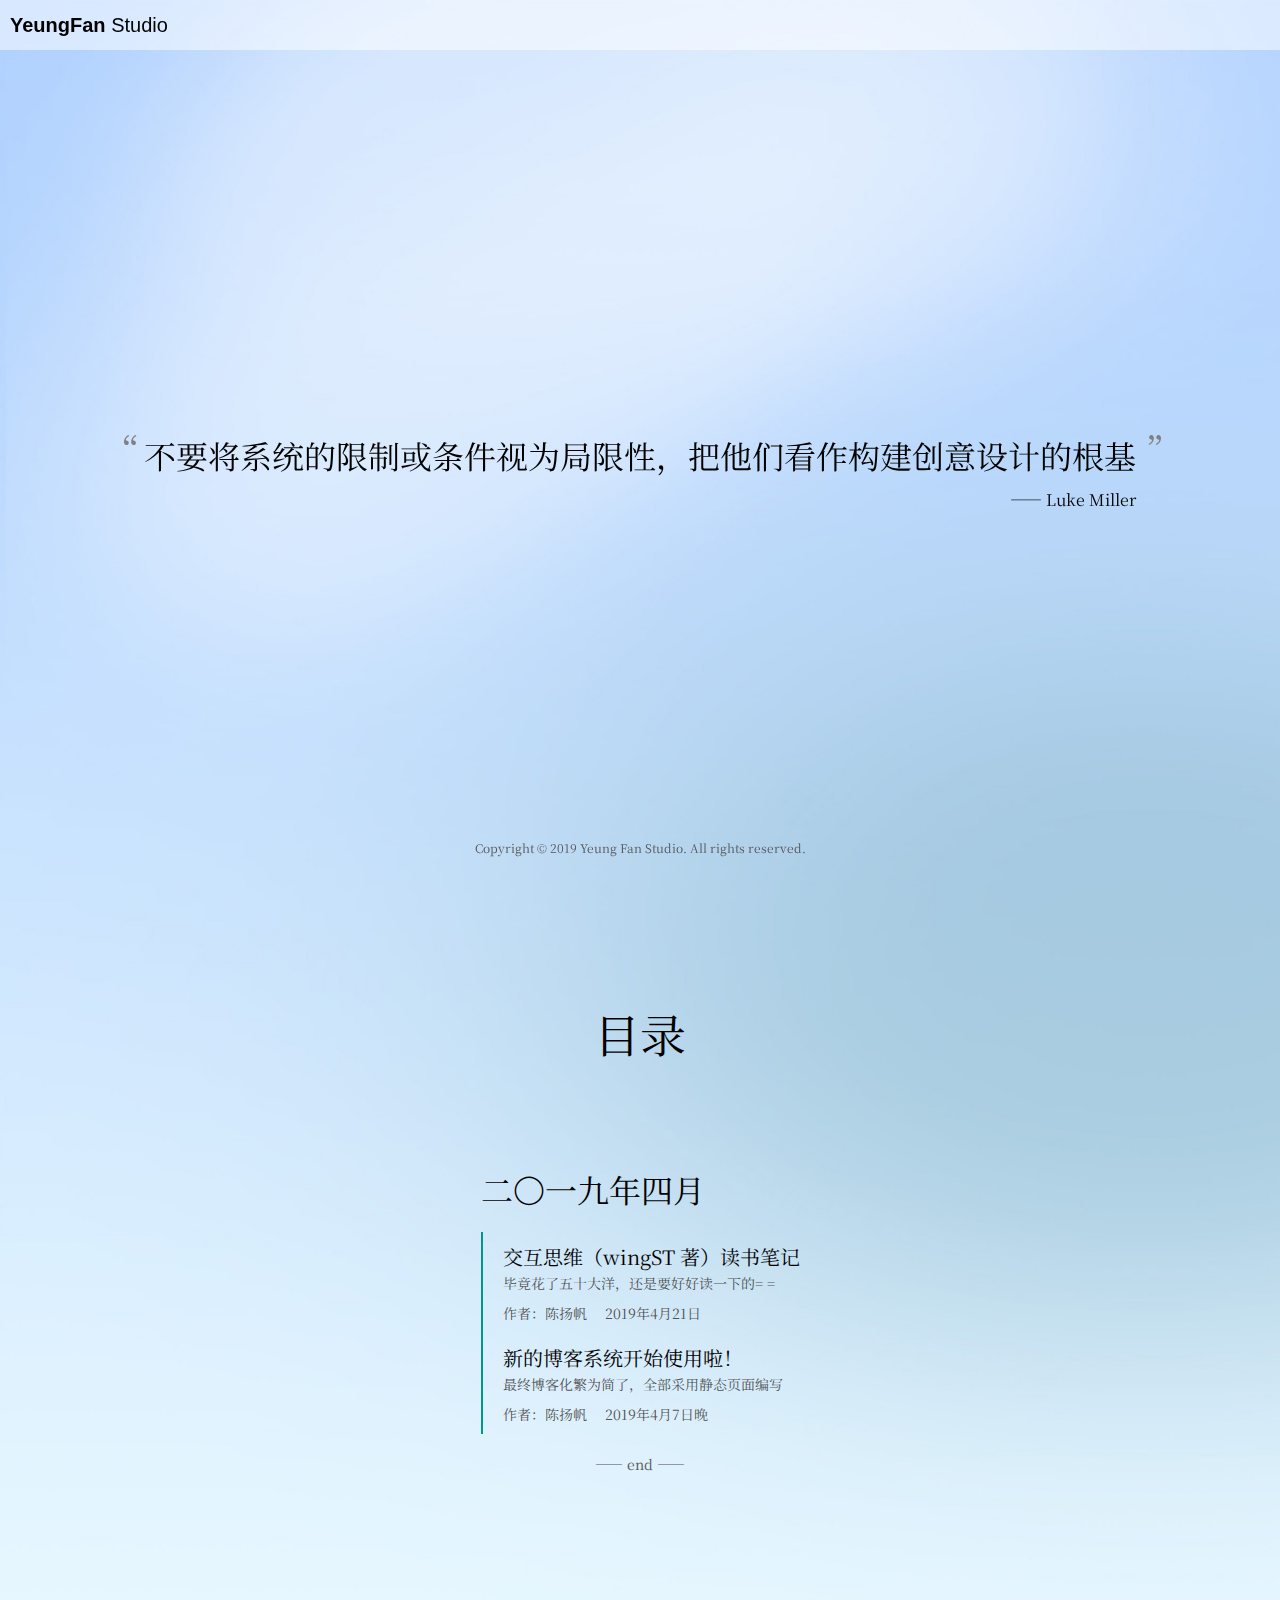
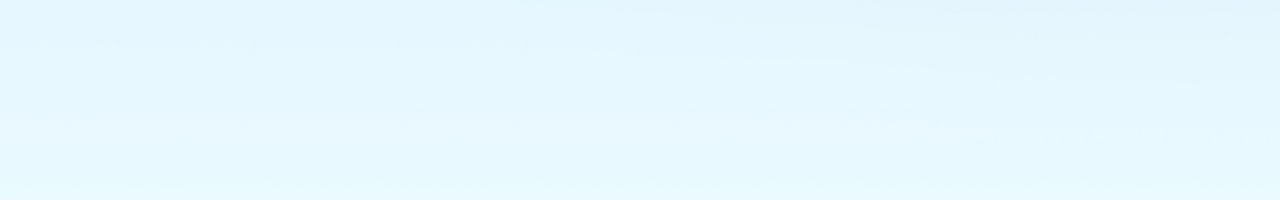
==== target/index.html @ ffa33e02 "修改了一下主页的样式，预留这周的博文位置" ====
<html lang="zh-cn">
<head>
  <meta charset="UTF-8">
  <meta name="viewport"
        content="width=device-width, user-scalable=no, initial-scale=1.0, maximum-scale=1.0, minimum-scale=1.0">
  <meta http-equiv="X-UA-Compatible" content="ie=edge">
  <title>主页 · Yeung Fan Studio · 博客</title>
</head>
<link rel="icon" href="y.png" type="image/x-icon"/>
<link rel="stylesheet" href="shared/general-style.css">
<link rel="stylesheet" href="index.css">
<link href="https://fonts.googleapis.com/css?family=Noto+Serif+SC:400&amp;subset=chinese-simplified" rel="stylesheet">

<body>
  <header>
    <span>YeungFan&nbsp;</span>Studio
  </header>
  <div class="header-spacer"></div>

  <div class="slogan-box">
    <div>
      <div class="slogan">不要将系统的限制或条件视为局限性，把他们看作构建创意设计的根基</div>
      <div class="slogan-source"> —— Luke Miller</div>
    </div>

    <p class ="copyright"> Copyright &copy; 2019 Yeung Fan Studio. All rights reserved. </p>
  </div>

  <div class="box">
    <div>
      <div class="directory-title">
        <div>目录</div>
      </div>

      <div class="dirs">
        <!--每月从这里复制-->
        <div class="dir-of-month">
          <div class="title">二〇一九年四月</div>
          <!--每篇从这里复制-->
          <div class="dir-item" onclick="window.open('./blog/JHSW/index.html','_self')">
            <!-- for SEO -->
            <a href="./blog/JHSW/index.html" style="visibility: hidden"></a>

            <div class="dir-item-title">
              交互思维（wingST 著）读书笔记
            </div>
            <div class="dir-item-description">
              毕竟花了五十大洋，还是要好好读一下的= =
            </div>
            <div class="dir-item-info">
              作者：陈扬帆
              <span></span>
              2019年4月21日
            </div>
          </div>

          <div class="dir-item" onclick="window.open('./blog/blog-start/index.html','_self')">
            <!-- for SEO -->
            <a href="./blog/blog-start/index.html" style="visibility: hidden"></a>

            <div class="dir-item-title">
              新的博客系统开始使用啦！
            </div>
            <div class="dir-item-description">
              最终博客化繁为简了，全部采用静态页面编写
            </div>
            <div class="dir-item-info">
              作者：陈扬帆
              <span></span>
              2019年4月7日晚
            </div>
          </div>
        </div>
      </div>

      <div class="end"> —— end ——</div>
    </div>
  </div>

  <!--<script type="text/javascript" src="./shared/animation.js"></script>-->
</body>
</html>
---- target/shared/general-style.css ----
body {
  margin: 0;
  font-family: sans-serif; }

header {
  width: 100%;
  background-color: #ffffff80;
  padding-left: 10px;
  display: flex;
  height: 50px;
  font-size: 20px;
  align-items: center;
  justify-content: left;
  position: fixed; }
  header span {
    font-weight: bold; }

.header-spacer {
  height: 50px; }

/*# sourceMappingURL=general-style.css.map */
---- target/index.css ----
@charset "UTF-8";
body {
  background: url("./assets/background.jpg");
  background-size: cover; }

.directory-title {
  margin: 100px auto;
  text-align: center;
  display: flex;
  align-items: center;
  justify-content: center; }
  .directory-title div {
    font-size: 46px;
    font-family: "Noto Serif SC", serif; }

.box {
  display: flex;
  min-height: 100vh;
  align-items: start;
  justify-content: center; }

.dir-of-month {
  max-width: 600px;
  margin: 0 auto;
  padding: 0 30px;
  font-family: "Noto Serif SC", serif; }
  .dir-of-month .title {
    font-size: 32px;
    margin-bottom: 20px; }
  .dir-of-month .dir-item {
    padding: 10px 0 10px 20px;
    border-left: 2px #009688 solid;
    transition: background-color .5s ease-out; }
    .dir-of-month .dir-item:hover {
      background-color: #aaaaaa22; }
    .dir-of-month .dir-item .dir-item-title {
      font-size: 20px; }
    .dir-of-month .dir-item .dir-item-description {
      padding-top: 2px;
      font-size: 14px;
      color: #444444ee; }
    .dir-of-month .dir-item .dir-item-info {
      font-size: 14px;
      color: #444444ee;
      padding-top: 10px; }
      .dir-of-month .dir-item .dir-item-info span {
        display: inline-block;
        width: 10px; }

.end {
  font-family: "Noto Serif SC", serif;
  font-size: 14px;
  color: #555;
  text-align: center;
  margin: 20px 0; }

.slogan-box {
  position: relative;
  line-height: 40px;
  min-height: calc(100vh - 50px);
  font-family: "Noto Serif SC", serif;
  font-size: 24px;
  display: flex;
  justify-content: center;
  align-items: center;
  padding: 0 50px;
  text-align: justify; }

.slogan-source {
  font-size: 14px;
  text-align: right; }

.slogan {
  font-size: 24px; }
  .slogan:before {
    color: gray;
    font-size: 35px;
    content: '“';
    position: absolute;
    transform: translate(-40px, -5px); }
  .slogan:after {
    color: gray;
    font-size: 35px;
    position: absolute;
    content: '”';
    transform: translate(10px, -5px); }

@media (min-width: 500px) {
  .slogan {
    line-height: 50px;
    font-size: 32px; }

  .slogan-source {
    font-size: 16px; } }
.copyright {
  color: #555;
  font-size: 12px;
  position: absolute;
  bottom: 20px; }

/*# sourceMappingURL=index.css.map */
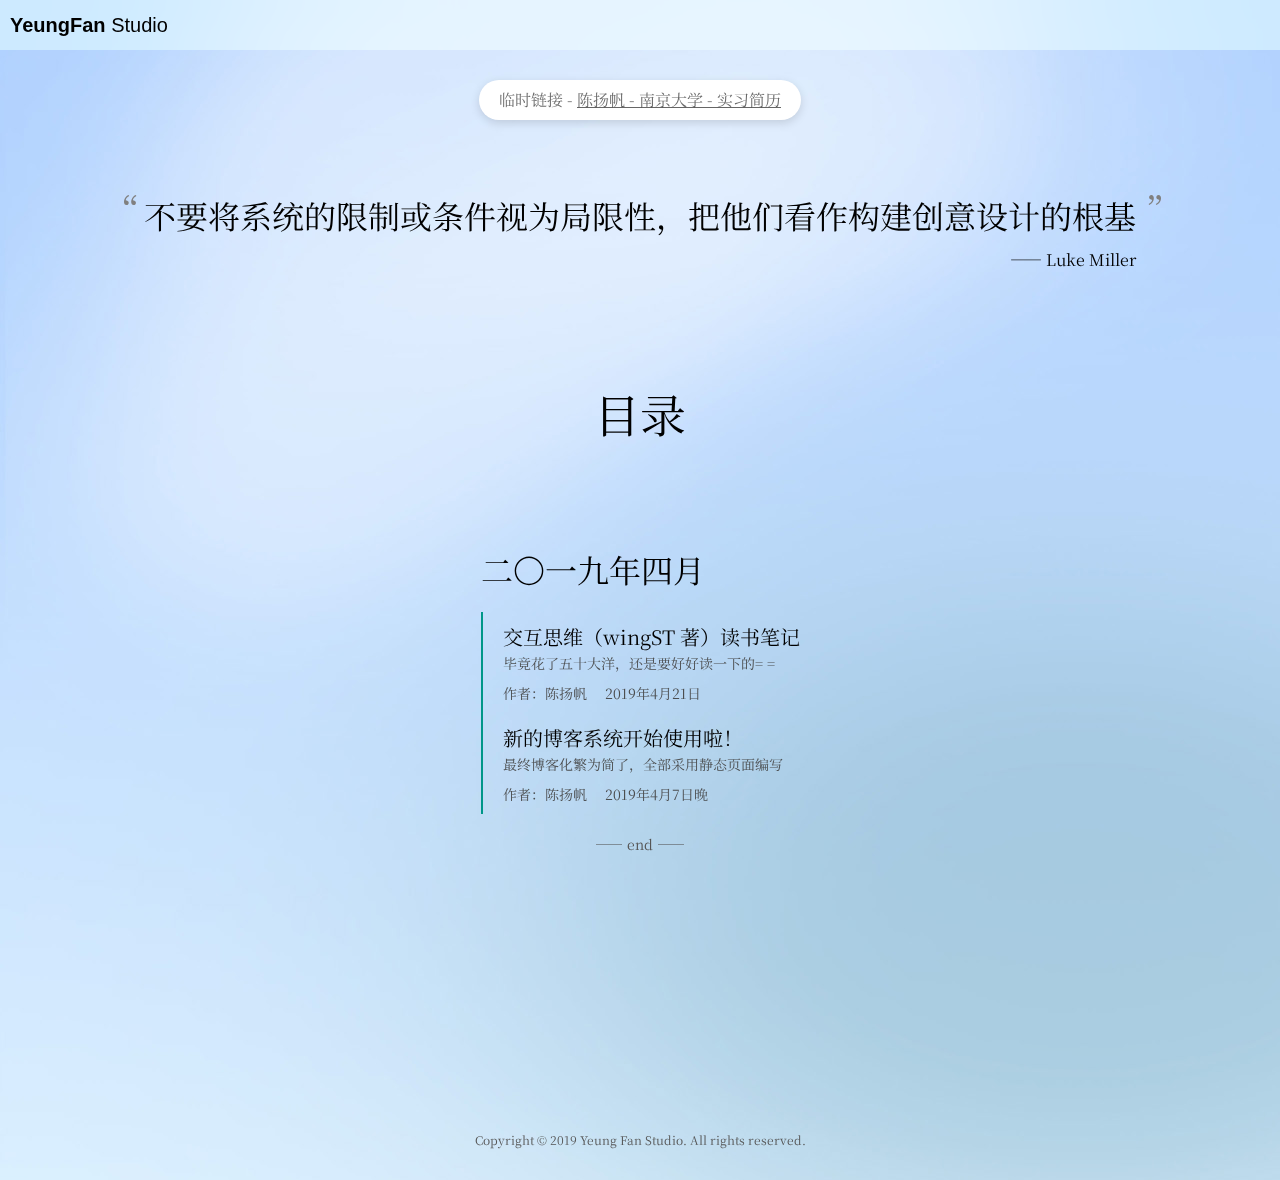
==== commit 8a9099e0: "添加简历" ====
--- a/target/index.html
+++ b/target/index.html
@@ -21,9 +21,8 @@
     <div>
       <div class="slogan">不要将系统的限制或条件视为局限性，把他们看作构建创意设计的根基</div>
       <div class="slogan-source"> —— Luke Miller</div>
+      <div class="resume-link"><span>临时链接 - <a href="./resume/index.html">陈扬帆 - 南京大学 - 实习简历</a></span></div>
     </div>
-
-    <p class ="copyright"> Copyright &copy; 2019 Yeung Fan Studio. All rights reserved. </p>
   </div>
 
   <div class="box">
@@ -77,6 +76,8 @@
     </div>
   </div>
 
+  <p class ="copyright"> Copyright &copy; 2019 Yeung Fan Studio. All rights reserved. </p>
+
   <!--<script type="text/javascript" src="./shared/animation.js"></script>-->
 </body>
 </html>
--- a/target/shared/general-style.css
+++ b/target/shared/general-style.css
@@ -3,8 +3,12 @@
   font-family: sans-serif; }
 
 header {
+  cursor: pointer;
   width: 100%;
-  background-color: #ffffff80;
+  background-color: rgba(255, 255, 255, 0.5);
+  z-index: 100;
+  -webkit-backdrop-filter: saturate(180%) blur(20px);
+  backdrop-filter: saturate(180%) blur(20px);
   padding-left: 10px;
   display: flex;
   height: 50px;
--- a/target/index.css
+++ b/target/index.css
@@ -1,7 +1,8 @@
 @charset "UTF-8";
 body {
   background: url("./assets/background.jpg");
-  background-size: cover; }
+  background-size: cover;
+  position: relative; }
 
 .directory-title {
   margin: 100px auto;
@@ -55,14 +56,14 @@
   margin: 20px 0; }
 
 .slogan-box {
-  position: relative;
   line-height: 40px;
-  min-height: calc(100vh - 50px);
+  margin-top: 100px;
+  min-height: calc(20vh - 50px);
   font-family: "Noto Serif SC", serif;
   font-size: 24px;
   display: flex;
   justify-content: center;
-  align-items: center;
+  align-items: flex-end;
   padding: 0 50px;
   text-align: justify; }
 
@@ -93,9 +94,29 @@
   .slogan-source {
     font-size: 16px; } }
 .copyright {
+  width: 100%;
+  font-family: "Noto Serif SC", serif;
   color: #555;
   font-size: 12px;
   position: absolute;
-  bottom: 20px; }
+  bottom: 20px;
+  text-align: center; }
+
+.resume-link {
+  font-size: 16px;
+  color: #00000099;
+  position: absolute;
+  top: 80px;
+  left: 0;
+  width: 100vw;
+  text-align: center; }
+  .resume-link a {
+    color: #00000099; }
+  .resume-link span {
+    display: inline-block;
+    padding: 0 20px;
+    border-radius: 20px;
+    background-color: white;
+    box-shadow: 0 3px 10px #00000022; }
 
 /*# sourceMappingURL=index.css.map */
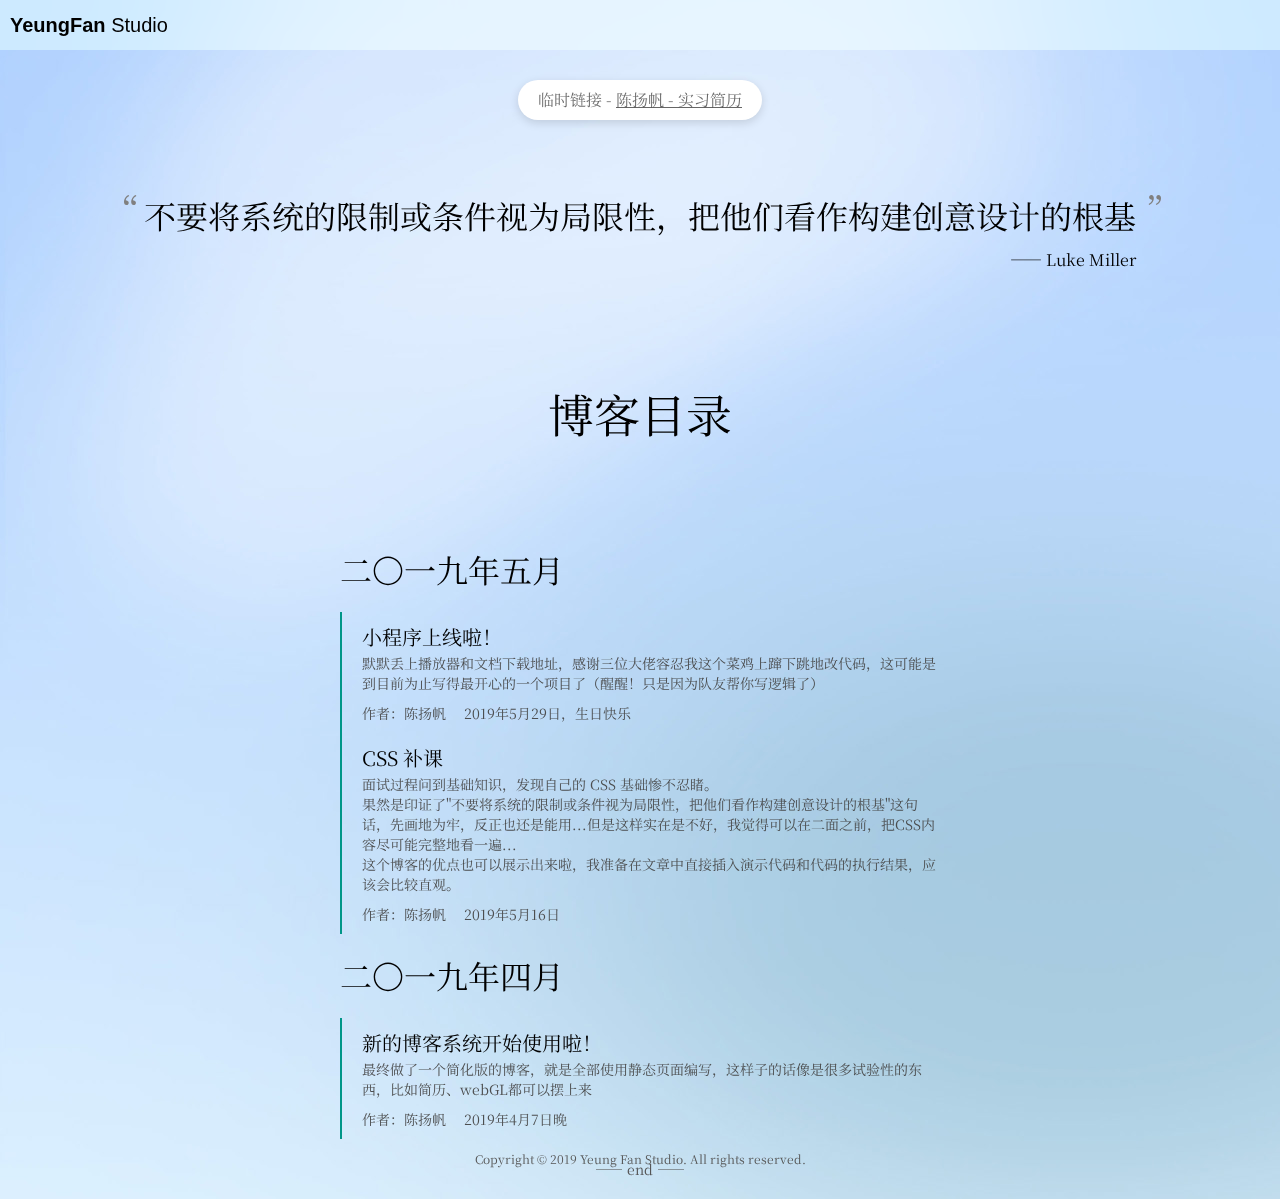
==== commit 821ff8d9: "填坑 + 上传小程序介绍" ====
--- a/target/index.html
+++ b/target/index.html
@@ -21,37 +21,79 @@
     <div>
       <div class="slogan">不要将系统的限制或条件视为局限性，把他们看作构建创意设计的根基</div>
       <div class="slogan-source"> —— Luke Miller</div>
-      <div class="resume-link"><span>临时链接 - <a href="./resume/index.html">陈扬帆 - 南京大学 - 实习简历</a></span></div>
+      <div class="resume-link"><span>临时链接 - <a href="./resume/index.html">陈扬帆 - 实习简历</a></span></div>
     </div>
   </div>
 
   <div class="box">
     <div>
       <div class="directory-title">
-        <div>目录</div>
+        <div>博客目录</div>
       </div>
 
       <div class="dirs">
         <!--每月从这里复制-->
         <div class="dir-of-month">
-          <div class="title">二〇一九年四月</div>
+          <div class="title">二〇一九年五月</div>
           <!--每篇从这里复制-->
-          <div class="dir-item" onclick="window.open('./blog/JHSW/index.html','_self')">
+          <div class="dir-item" onclick="window.open('./blog/21/index.html','_self')">
             <!-- for SEO -->
-            <a href="./blog/JHSW/index.html" style="visibility: hidden"></a>
+            <a href="./blog/21/index.html" style="visibility: hidden"></a>
 
             <div class="dir-item-title">
-              交互思维（wingST 著）读书笔记
+              小程序上线啦！
             </div>
             <div class="dir-item-description">
-              毕竟花了五十大洋，还是要好好读一下的= =
+              默默丢上播放器和文档下载地址，感谢三位大佬容忍我这个菜鸡上蹿下跳地改代码，这可能是到目前为止写得最开心的一个项目了（醒醒！只是因为队友帮你写逻辑了）
             </div>
             <div class="dir-item-info">
               作者：陈扬帆
               <span></span>
-              2019年4月21日
+              2019年5月29日，生日快乐
             </div>
           </div>
+
+          <!--每篇从这里复制-->
+          <div class="dir-item" onclick="window.open('./blog/CSSReading/index.html','_self')">
+            <!-- for SEO -->
+            <a href="./blog/CSSReading/index.html" style="visibility: hidden"></a>
+
+            <div class="dir-item-title">
+              CSS 补课
+            </div>
+            <div class="dir-item-description">
+              面试过程问到基础知识，发现自己的 CSS 基础惨不忍睹。 <br>
+              果然是印证了"不要将系统的限制或条件视为局限性，把他们看作构建创意设计的根基"这句话，先画地为牢，反正也还是能用...但是这样实在是不好，我觉得可以在二面之前，把CSS内容尽可能完整地看一遍... <br>
+              这个博客的优点也可以展示出来啦，我准备在文章中直接插入演示代码和代码的执行结果，应该会比较直观。
+            </div>
+            <div class="dir-item-info">
+              作者：陈扬帆
+              <span></span>
+              2019年5月16日
+            </div>
+          </div>
+        </div>
+
+        <br>
+
+        <div class="dir-of-month">
+          <div class="title">二〇一九年四月</div>
+          <!--<div class="dir-item" onclick="window.open('./blog/JHSW/index.html','_self')">-->
+            <!--&lt;!&ndash; for SEO &ndash;&gt;-->
+            <!--<a href="./blog/JHSW/index.html" style="visibility: hidden"></a>-->
+
+            <!--<div class="dir-item-title">-->
+              <!--交互思维（wingST 著）读书笔记-->
+            <!--</div>-->
+            <!--<div class="dir-item-description">-->
+              <!--毕竟花了五十大洋，还是要好好读一下的= =-->
+            <!--</div>-->
+            <!--<div class="dir-item-info">-->
+              <!--作者：陈扬帆-->
+              <!--<span></span>-->
+              <!--2019年4月21日-->
+            <!--</div>-->
+          <!--</div>-->
 
           <div class="dir-item" onclick="window.open('./blog/blog-start/index.html','_self')">
             <!-- for SEO -->
@@ -61,7 +103,7 @@
               新的博客系统开始使用啦！
             </div>
             <div class="dir-item-description">
-              最终博客化繁为简了，全部采用静态页面编写
+              最终做了一个简化版的博客，就是全部使用静态页面编写，这样子的话像是很多试验性的东西，比如简历、webGL都可以摆上来
             </div>
             <div class="dir-item-info">
               作者：陈扬帆
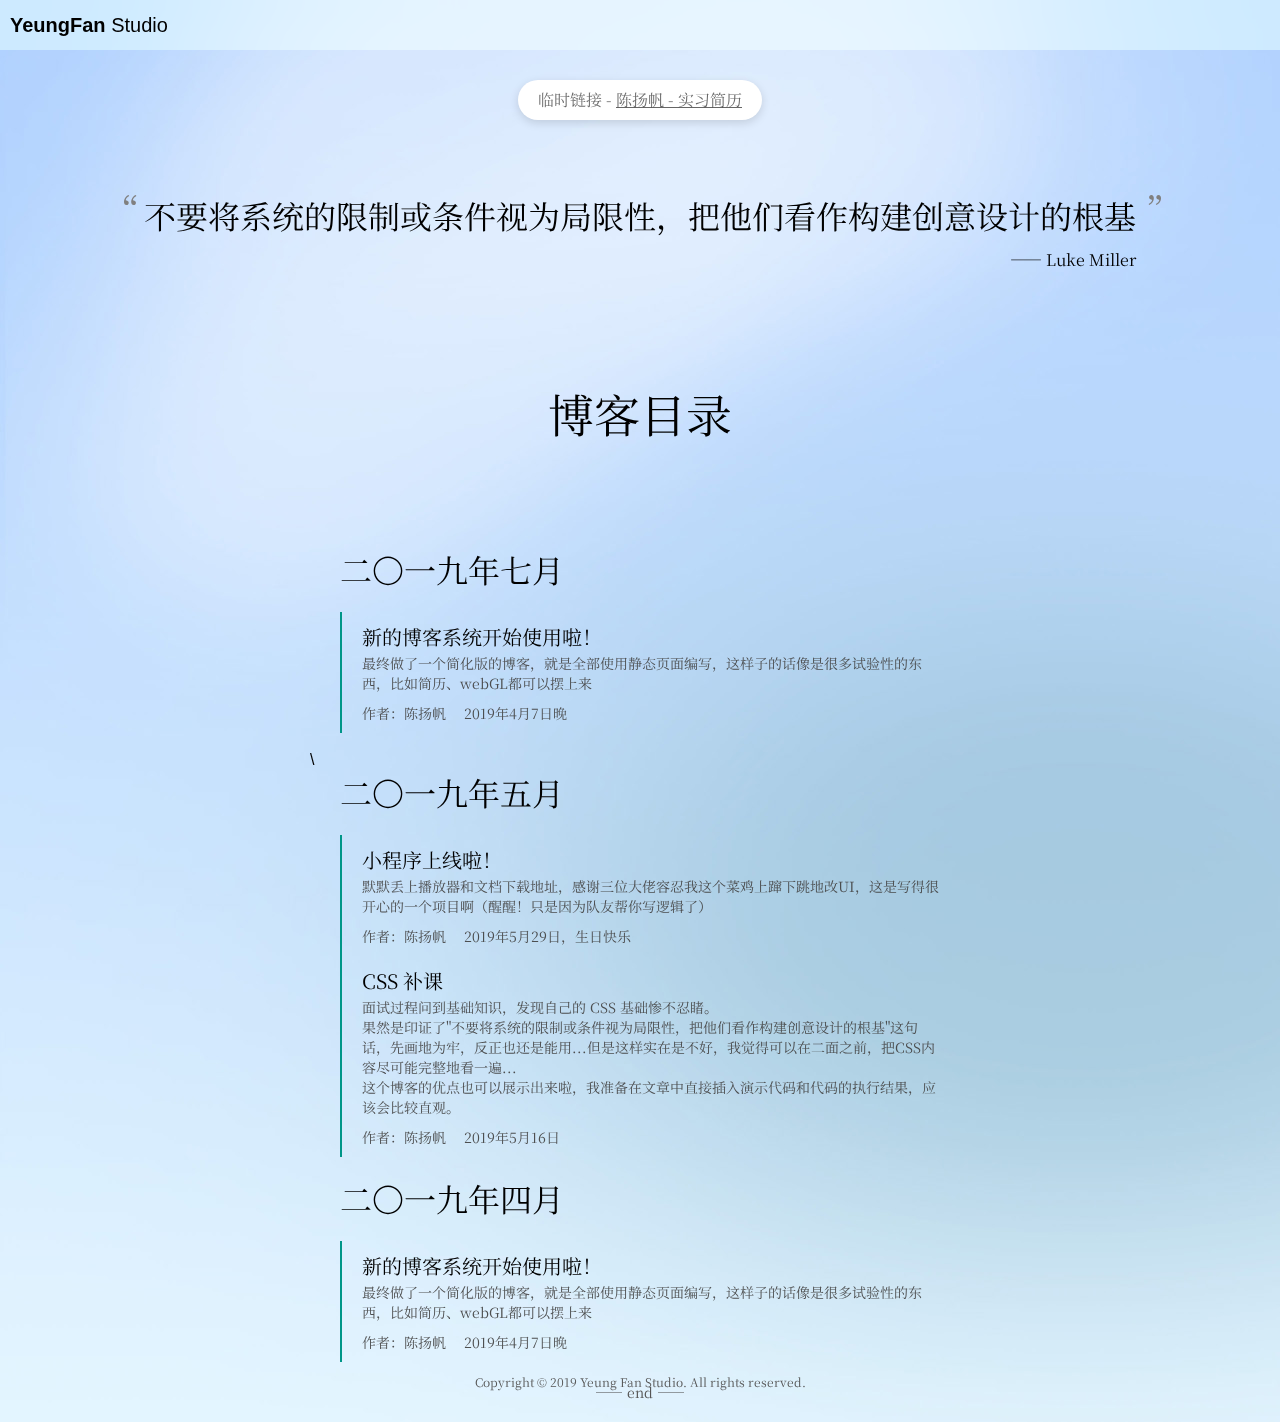
==== commit 8fe37562: "一系列更改（很久没有维护了" ====
--- a/target/index.html
+++ b/target/index.html
@@ -34,6 +34,29 @@
       <div class="dirs">
         <!--每月从这里复制-->
         <div class="dir-of-month">
+          <div class="title">二〇一九年七月</div>
+
+          <div class="dir-item" onclick="window.open('./blog/blog-start/index.html','_self')">
+            <!-- for SEO -->
+            <a href="./blog/blog-start/index.html" style="visibility: hidden"></a>
+
+            <div class="dir-item-title">
+              新的博客系统开始使用啦！
+            </div>
+            <div class="dir-item-description">
+              最终做了一个简化版的博客，就是全部使用静态页面编写，这样子的话像是很多试验性的东西，比如简历、webGL都可以摆上来
+            </div>
+            <div class="dir-item-info">
+              作者：陈扬帆
+              <span></span>
+              2019年4月7日晚
+            </div>
+          </div>
+        </div>
+
+        <br>\
+
+        <div class="dir-of-month">
           <div class="title">二〇一九年五月</div>
           <!--每篇从这里复制-->
           <div class="dir-item" onclick="window.open('./blog/21/index.html','_self')">
@@ -44,7 +67,7 @@
               小程序上线啦！
             </div>
             <div class="dir-item-description">
-              默默丢上播放器和文档下载地址，感谢三位大佬容忍我这个菜鸡上蹿下跳地改代码，这可能是到目前为止写得最开心的一个项目了（醒醒！只是因为队友帮你写逻辑了）
+              默默丢上播放器和文档下载地址，感谢三位大佬容忍我这个菜鸡上蹿下跳地改UI，这是写得很开心的一个项目啊（醒醒！只是因为队友帮你写逻辑了）
             </div>
             <div class="dir-item-info">
               作者：陈扬帆
@@ -53,7 +76,6 @@
             </div>
           </div>
 
-          <!--每篇从这里复制-->
           <div class="dir-item" onclick="window.open('./blog/CSSReading/index.html','_self')">
             <!-- for SEO -->
             <a href="./blog/CSSReading/index.html" style="visibility: hidden"></a>
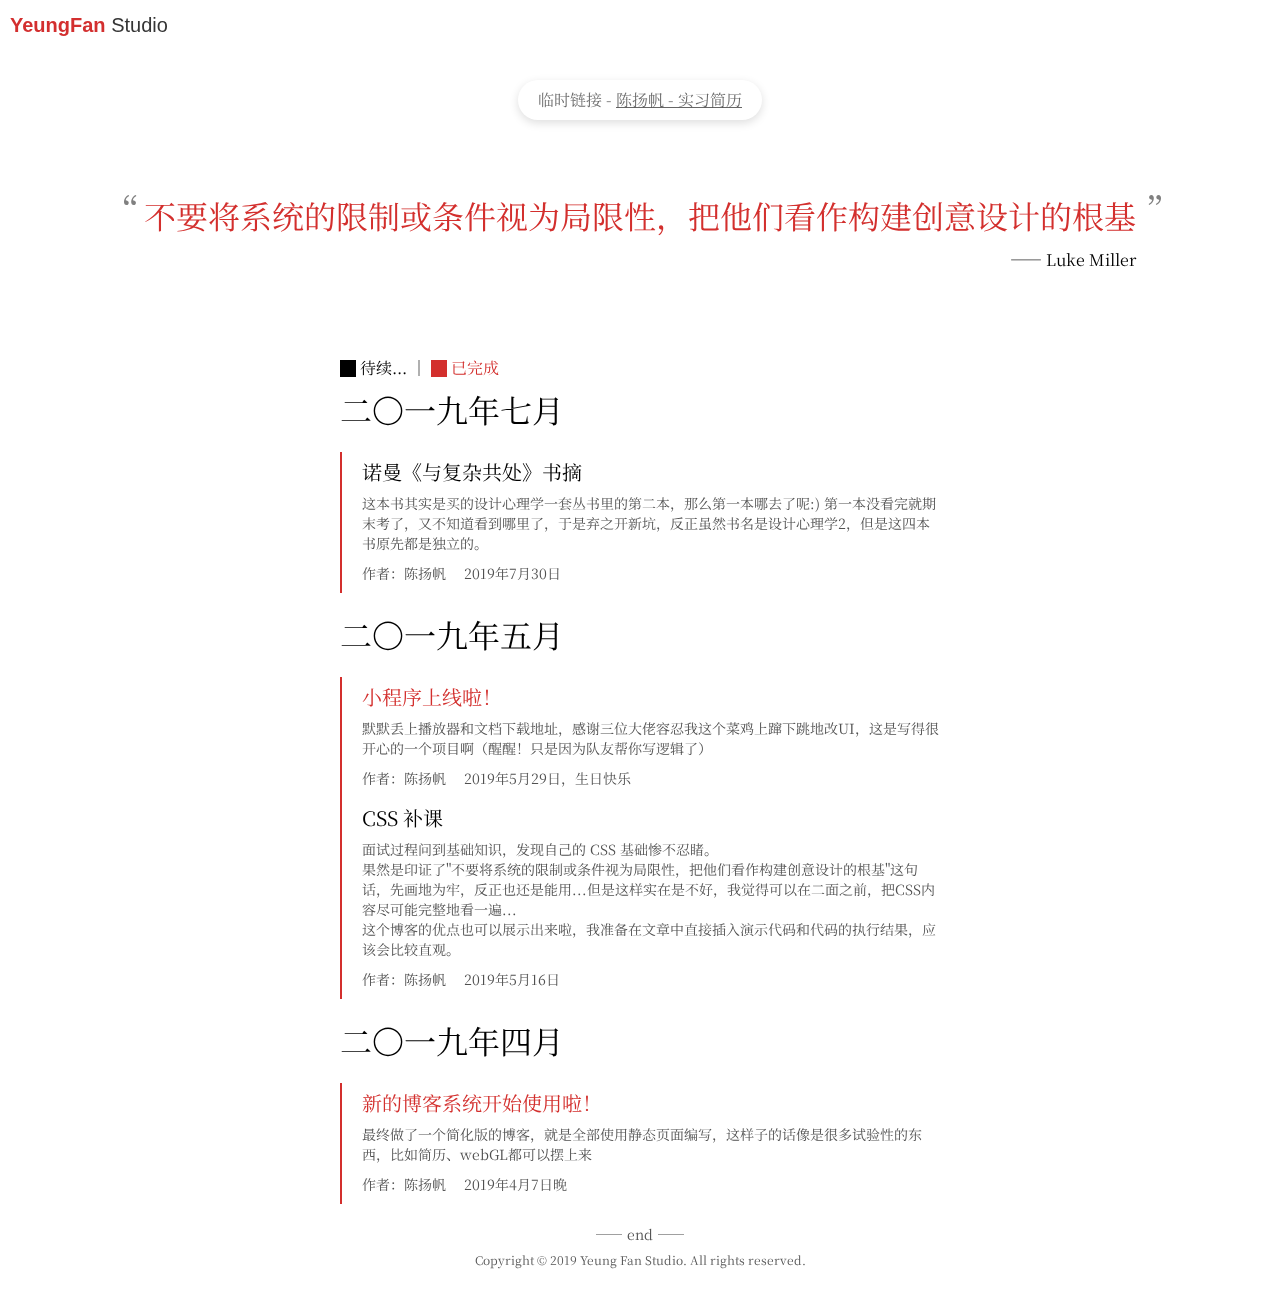
==== commit f93511be: "更新了主页样式" ====
--- a/target/index.html
+++ b/target/index.html
@@ -1,12 +1,13 @@
 <html lang="zh-cn">
+
 <head>
   <meta charset="UTF-8">
   <meta name="viewport"
-        content="width=device-width, user-scalable=no, initial-scale=1.0, maximum-scale=1.0, minimum-scale=1.0">
+    content="width=device-width, user-scalable=no, initial-scale=1.0, maximum-scale=1.0, minimum-scale=1.0">
   <meta http-equiv="X-UA-Compatible" content="ie=edge">
   <title>主页 · Yeung Fan Studio · 博客</title>
 </head>
-<link rel="icon" href="y.png" type="image/x-icon"/>
+<link rel="icon" href="y.png" type="image/x-icon" />
 <link rel="stylesheet" href="shared/general-style.css">
 <link rel="stylesheet" href="index.css">
 <link href="https://fonts.googleapis.com/css?family=Noto+Serif+SC:400&amp;subset=chinese-simplified" rel="stylesheet">
@@ -19,7 +20,7 @@
 
   <div class="slogan-box">
     <div>
-      <div class="slogan">不要将系统的限制或条件视为局限性，把他们看作构建创意设计的根基</div>
+      <div class="slogan strong">不要将系统的限制或条件视为局限性，把他们看作构建创意设计的根基</div>
       <div class="slogan-source"> —— Luke Miller</div>
       <div class="resume-link"><span>临时链接 - <a href="./resume/index.html">陈扬帆 - 实习简历</a></span></div>
     </div>
@@ -28,33 +29,44 @@
   <div class="box">
     <div>
       <div class="directory-title">
-        <div>博客目录</div>
+        <div>
+          <!-- 博客目录 -->
+        </div>
       </div>
-
+      <div class="finish-tip">
+        <span class="unfinished">
+          <span></span>
+          待续...
+        </span>
+        ｜ <span class="finished">
+          <span></span>
+          已完成
+        </span>
+      </div>
       <div class="dirs">
         <!--每月从这里复制-->
         <div class="dir-of-month">
           <div class="title">二〇一九年七月</div>
 
-          <div class="dir-item" onclick="window.open('./blog/blog-start/index.html','_self')">
+          <div class="dir-item" onclick="window.open('./blog/live-with-complexity/index.html','_self')">
             <!-- for SEO -->
-            <a href="./blog/blog-start/index.html" style="visibility: hidden"></a>
+            <a href="./blog/live-with-complexity/index.html" style="visibility: hidden"></a>
 
             <div class="dir-item-title">
-              新的博客系统开始使用啦！
+              诺曼《与复杂共处》书摘
             </div>
             <div class="dir-item-description">
-              最终做了一个简化版的博客，就是全部使用静态页面编写，这样子的话像是很多试验性的东西，比如简历、webGL都可以摆上来
+              这本书其实是买的设计心理学一套丛书里的第二本，那么第一本哪去了呢:) 第一本没看完就期末考了，又不知道看到哪里了，于是弃之开新坑，反正虽然书名是设计心理学2，但是这四本书原先都是独立的。
             </div>
             <div class="dir-item-info">
               作者：陈扬帆
               <span></span>
-              2019年4月7日晚
+              2019年7月30日
             </div>
           </div>
         </div>
 
-        <br>\
+        <br>
 
         <div class="dir-of-month">
           <div class="title">二〇一九年五月</div>
@@ -63,7 +75,7 @@
             <!-- for SEO -->
             <a href="./blog/21/index.html" style="visibility: hidden"></a>
 
-            <div class="dir-item-title">
+            <div class="dir-item-title strong">
               小程序上线啦！
             </div>
             <div class="dir-item-description">
@@ -100,28 +112,11 @@
 
         <div class="dir-of-month">
           <div class="title">二〇一九年四月</div>
-          <!--<div class="dir-item" onclick="window.open('./blog/JHSW/index.html','_self')">-->
-            <!--&lt;!&ndash; for SEO &ndash;&gt;-->
-            <!--<a href="./blog/JHSW/index.html" style="visibility: hidden"></a>-->
-
-            <!--<div class="dir-item-title">-->
-              <!--交互思维（wingST 著）读书笔记-->
-            <!--</div>-->
-            <!--<div class="dir-item-description">-->
-              <!--毕竟花了五十大洋，还是要好好读一下的= =-->
-            <!--</div>-->
-            <!--<div class="dir-item-info">-->
-              <!--作者：陈扬帆-->
-              <!--<span></span>-->
-              <!--2019年4月21日-->
-            <!--</div>-->
-          <!--</div>-->
-
           <div class="dir-item" onclick="window.open('./blog/blog-start/index.html','_self')">
             <!-- for SEO -->
             <a href="./blog/blog-start/index.html" style="visibility: hidden"></a>
 
-            <div class="dir-item-title">
+            <div class="dir-item-title strong">
               新的博客系统开始使用啦！
             </div>
             <div class="dir-item-description">
@@ -137,11 +132,14 @@
       </div>
 
       <div class="end"> —— end ——</div>
+      <br>
+      <br>
     </div>
   </div>
 
-  <p class ="copyright"> Copyright &copy; 2019 Yeung Fan Studio. All rights reserved. </p>
+  <p class="copyright"> Copyright &copy; 2019 Yeung Fan Studio. All rights reserved. </p>
 
   <!--<script type="text/javascript" src="./shared/animation.js"></script>-->
 </body>
-</html>
+
+</html>--- a/target/shared/general-style.css
+++ b/target/shared/general-style.css
@@ -1,6 +1,7 @@
 body {
   margin: 0;
-  font-family: sans-serif; }
+  font-family: sans-serif;
+}
 
 header {
   cursor: pointer;
@@ -10,16 +11,27 @@
   -webkit-backdrop-filter: saturate(180%) blur(20px);
   backdrop-filter: saturate(180%) blur(20px);
   padding-left: 10px;
+  display: -webkit-box;
+  display: -ms-flexbox;
   display: flex;
   height: 50px;
   font-size: 20px;
-  align-items: center;
-  justify-content: left;
-  position: fixed; }
-  header span {
-    font-weight: bold; }
+  -webkit-box-align: center;
+      -ms-flex-align: center;
+          align-items: center;
+  -webkit-box-pack: left;
+      -ms-flex-pack: left;
+          justify-content: left;
+  position: fixed;
+  color: #353535;
+}
+
+header span {
+  font-weight: bold;
+  color: #D32F2F;
+}
 
 .header-spacer {
-  height: 50px; }
-
-/*# sourceMappingURL=general-style.css.map */
+  height: 50px;
+}
+/*# sourceMappingURL=general-style.css.map */--- a/target/index.css
+++ b/target/index.css
@@ -1,59 +1,124 @@
 @charset "UTF-8";
 body {
-  background: url("./assets/background.jpg");
   background-size: cover;
-  position: relative; }
+  position: relative;
+}
 
 .directory-title {
-  margin: 100px auto;
-  text-align: center;
+  margin: 0 auto 0 auto;
+  padding: 50px 30px 30px 30px;
+  text-align: center;
+  display: -webkit-box;
+  display: -ms-flexbox;
   display: flex;
-  align-items: center;
-  justify-content: center; }
-  .directory-title div {
-    font-size: 46px;
-    font-family: "Noto Serif SC", serif; }
+  -webkit-box-align: center;
+      -ms-flex-align: center;
+          align-items: center;
+  -webkit-box-pack: left;
+      -ms-flex-pack: left;
+          justify-content: left;
+}
+
+.directory-title div {
+  color: #686868;
+  font-size: 34px;
+  font-family: "Noto Serif SC", serif;
+}
 
 .box {
+  display: -webkit-box;
+  display: -ms-flexbox;
   display: flex;
   min-height: 100vh;
-  align-items: start;
-  justify-content: center; }
+  -webkit-box-align: start;
+      -ms-flex-align: start;
+          align-items: start;
+  -webkit-box-pack: center;
+      -ms-flex-pack: center;
+          justify-content: center;
+}
+
+.finish-tip {
+  font-family: "Noto Serif SC", serif;
+  line-height: 1;
+  padding-left: 30px;
+  padding-bottom: 10px;
+}
+
+.finish-tip .finished {
+  color: #d32f2d;
+}
+
+.finish-tip .finished span {
+  background-color: #d32f2d;
+  font-size: 12px;
+  padding-right: 16px;
+  margin-right: 4px;
+}
+
+.finish-tip .unfinished {
+  color: black;
+}
+
+.finish-tip .unfinished span {
+  background-color: black;
+  font-size: 12px;
+  padding-right: 16px;
+  margin-right: 4px;
+}
 
 .dir-of-month {
   max-width: 600px;
   margin: 0 auto;
   padding: 0 30px;
-  font-family: "Noto Serif SC", serif; }
-  .dir-of-month .title {
-    font-size: 32px;
-    margin-bottom: 20px; }
-  .dir-of-month .dir-item {
-    padding: 10px 0 10px 20px;
-    border-left: 2px #009688 solid;
-    transition: background-color .5s ease-out; }
-    .dir-of-month .dir-item:hover {
-      background-color: #aaaaaa22; }
-    .dir-of-month .dir-item .dir-item-title {
-      font-size: 20px; }
-    .dir-of-month .dir-item .dir-item-description {
-      padding-top: 2px;
-      font-size: 14px;
-      color: #444444ee; }
-    .dir-of-month .dir-item .dir-item-info {
-      font-size: 14px;
-      color: #444444ee;
-      padding-top: 10px; }
-      .dir-of-month .dir-item .dir-item-info span {
-        display: inline-block;
-        width: 10px; }
+  font-family: "Noto Serif SC", serif;
+}
+
+.dir-of-month .title {
+  font-size: 32px;
+  margin-bottom: 20px;
+}
+
+.dir-of-month .dir-item {
+  padding: 5px 0 10px 20px;
+  border-left: 2px #d32f2d solid;
+  -webkit-transition: background-color .5s ease-out;
+  transition: background-color .5s ease-out;
+}
+
+.dir-of-month .dir-item:hover {
+  background-color: #aaaaaa22;
+}
+
+.dir-of-month .dir-item .dir-item-title {
+  font-size: 20px;
+  padding-bottom: 5px;
+}
+
+.dir-of-month .dir-item .dir-item-description {
+  padding-top: 2px;
+  font-size: 14px;
+  color: #444444ee;
+}
+
+.dir-of-month .dir-item .dir-item-info {
+  font-size: 14px;
+  color: #444444ee;
+  padding-top: 10px;
+}
+
+.dir-of-month .dir-item .dir-item-info span {
+  display: inline-block;
+  width: 10px;
+}
 
 .end {
   font-family: "Noto Serif SC", serif;
   font-size: 14px;
   color: #555;
   text-align: center;
-  margin: 20px 0; }
+  margin: 20px 0;
+}
 
 .slogan-box {
   line-height: 40px;
@@ -61,38 +126,56 @@
   min-height: calc(20vh - 50px);
   font-family: "Noto Serif SC", serif;
   font-size: 24px;
+  display: -webkit-box;
+  display: -ms-flexbox;
   display: flex;
-  justify-content: center;
-  align-items: flex-end;
+  -webkit-box-pack: center;
+      -ms-flex-pack: center;
+          justify-content: center;
+  -webkit-box-align: end;
+      -ms-flex-align: end;
+          align-items: flex-end;
   padding: 0 50px;
-  text-align: justify; }
+  text-align: justify;
+}
 
 .slogan-source {
   font-size: 14px;
-  text-align: right; }
+  text-align: right;
+}
 
 .slogan {
-  font-size: 24px; }
-  .slogan:before {
-    color: gray;
-    font-size: 35px;
-    content: '“';
-    position: absolute;
-    transform: translate(-40px, -5px); }
-  .slogan:after {
-    color: gray;
-    font-size: 35px;
-    position: absolute;
-    content: '”';
-    transform: translate(10px, -5px); }
+  font-size: 24px;
+}
+
+.slogan:before {
+  color: gray;
+  font-size: 35px;
+  content: '“';
+  position: absolute;
+  -webkit-transform: translate(-40px, -5px);
+          transform: translate(-40px, -5px);
+}
+
+.slogan:after {
+  color: gray;
+  font-size: 35px;
+  position: absolute;
+  content: '”';
+  -webkit-transform: translate(10px, -5px);
+          transform: translate(10px, -5px);
+}
 
 @media (min-width: 500px) {
   .slogan {
     line-height: 50px;
-    font-size: 32px; }
-
+    font-size: 32px;
+  }
   .slogan-source {
-    font-size: 16px; } }
+    font-size: 16px;
+  }
+}
+
 .copyright {
   width: 100%;
   font-family: "Noto Serif SC", serif;
@@ -100,7 +183,8 @@
   font-size: 12px;
   position: absolute;
   bottom: 20px;
-  text-align: center; }
+  text-align: center;
+}
 
 .resume-link {
   font-size: 16px;
@@ -109,14 +193,23 @@
   top: 80px;
   left: 0;
   width: 100vw;
-  text-align: center; }
-  .resume-link a {
-    color: #00000099; }
-  .resume-link span {
-    display: inline-block;
-    padding: 0 20px;
-    border-radius: 20px;
-    background-color: white;
-    box-shadow: 0 3px 10px #00000022; }
-
-/*# sourceMappingURL=index.css.map */
+  text-align: center;
+}
+
+.resume-link a {
+  color: #00000099;
+}
+
+.resume-link span {
+  display: inline-block;
+  padding: 0 20px;
+  border-radius: 20px;
+  background-color: white;
+  -webkit-box-shadow: 0 3px 10px #00000022;
+          box-shadow: 0 3px 10px #00000022;
+}
+
+.strong {
+  color: #d32f2d;
+}
+/*# sourceMappingURL=index.css.map */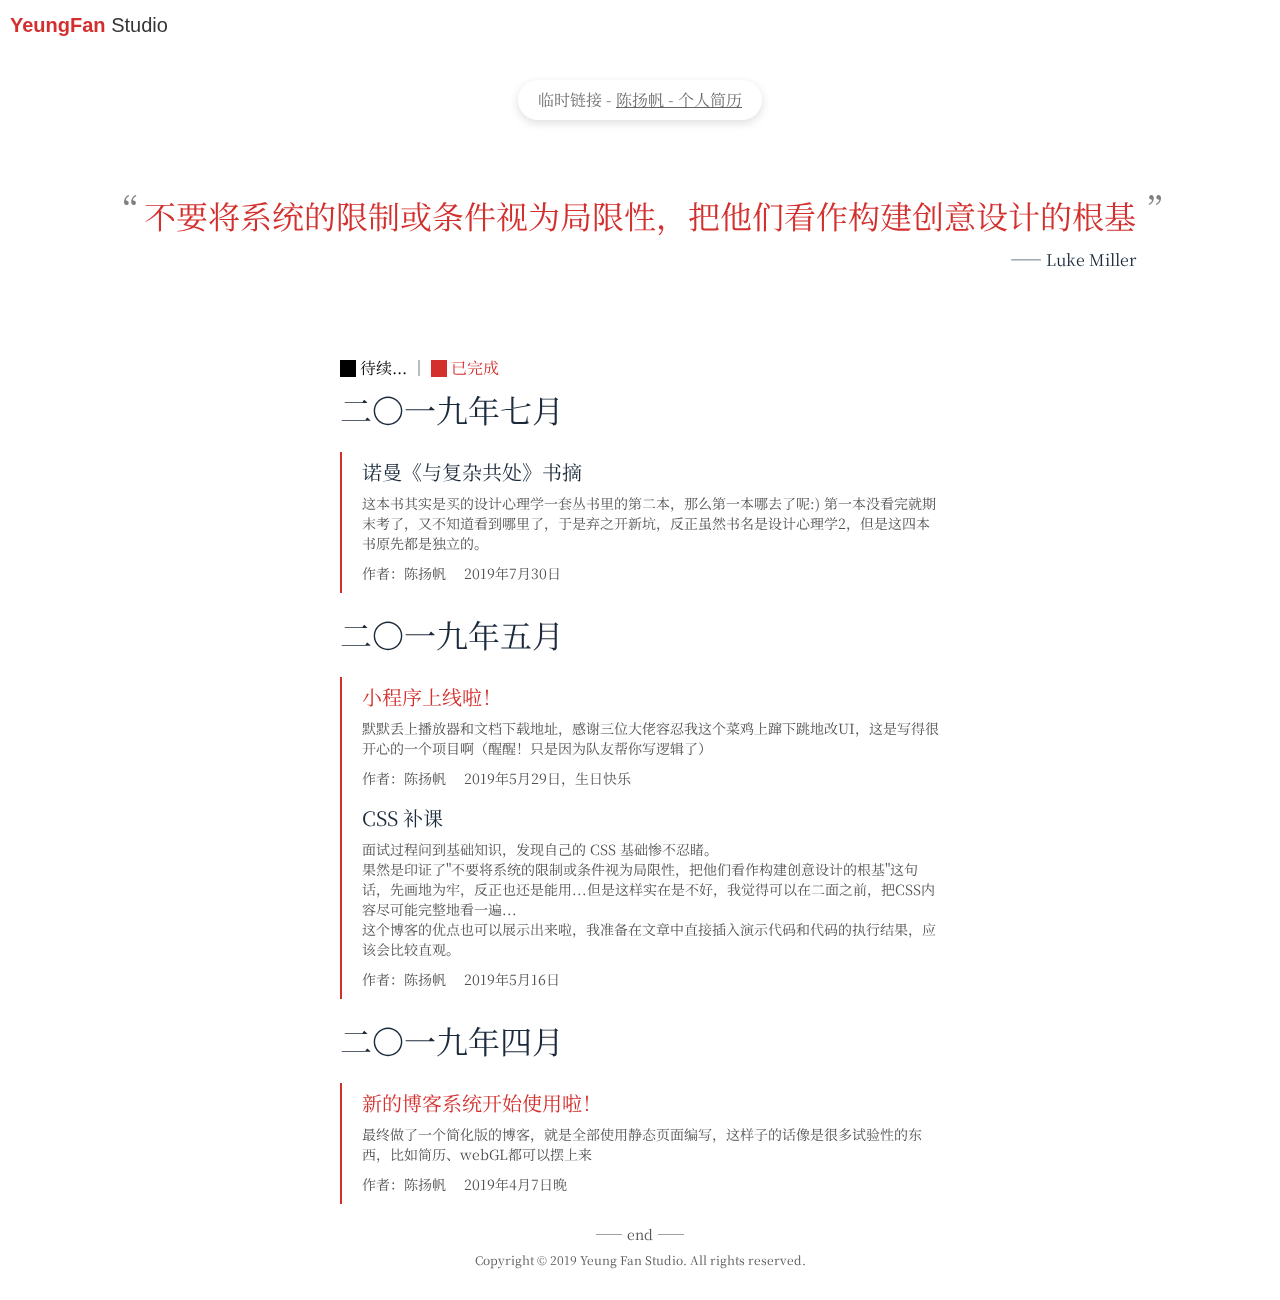
==== commit ffb2192a: "新的简历页面" ====
--- a/target/index.html
+++ b/target/index.html
@@ -22,7 +22,7 @@
     <div>
       <div class="slogan strong">不要将系统的限制或条件视为局限性，把他们看作构建创意设计的根基</div>
       <div class="slogan-source"> —— Luke Miller</div>
-      <div class="resume-link"><span>临时链接 - <a href="./resume/index.html">陈扬帆 - 实习简历</a></span></div>
+      <div class="resume-link"><span>临时链接 - <a href="./resume/index.html">陈扬帆 - 个人简历</a></span></div>
     </div>
   </div>
 
--- a/target/shared/general-style.css
+++ b/target/shared/general-style.css
@@ -1,10 +1,13 @@
 body {
+  position: relative;
   margin: 0;
   font-family: sans-serif;
+  color: #1a2a3a;
 }
 
 header {
   cursor: pointer;
+  position: fixed;
   width: 100%;
   background-color: rgba(255, 255, 255, 0.5);
   z-index: 100;
@@ -22,7 +25,6 @@
   -webkit-box-pack: left;
       -ms-flex-pack: left;
           justify-content: left;
-  position: fixed;
   color: #353535;
 }
 
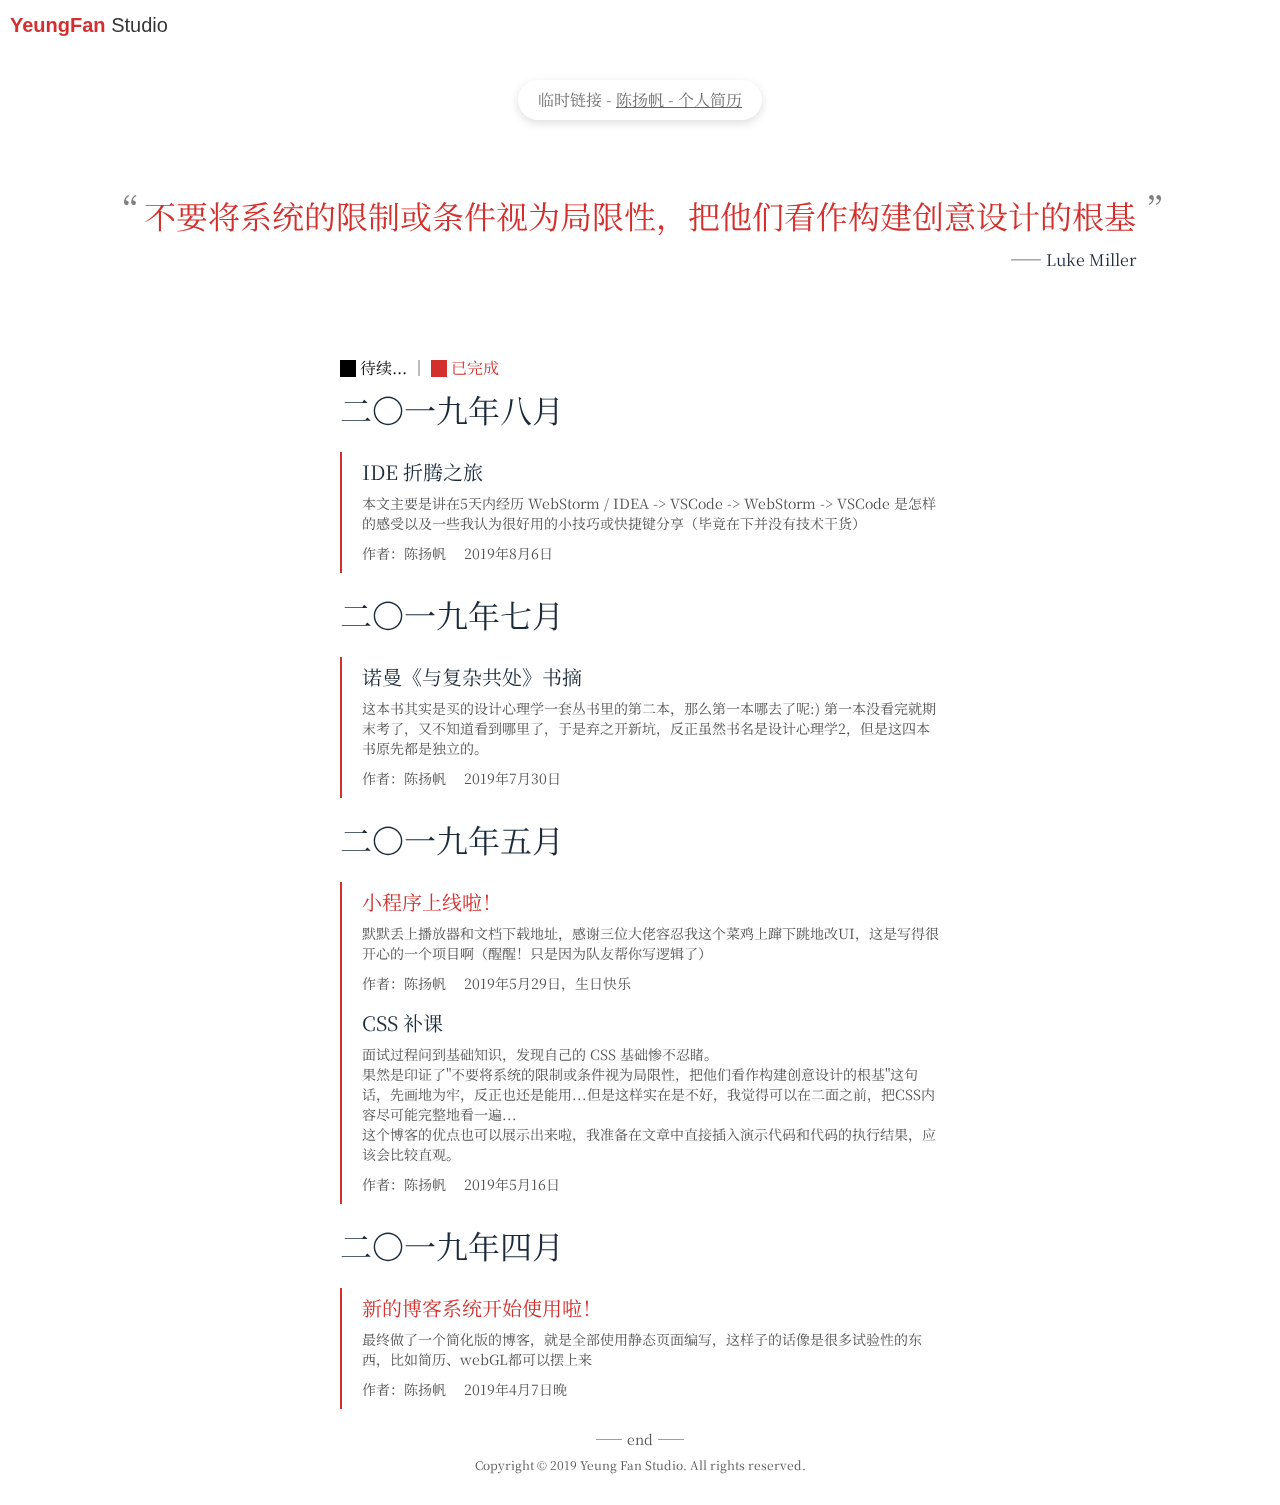
==== commit cca0ad8f: "更新了新的文章：IDE折腾之旅" ====
--- a/target/index.html
+++ b/target/index.html
@@ -45,6 +45,29 @@
       </div>
       <div class="dirs">
         <!--每月从这里复制-->
+        <div class="dir-of-month">
+          <div class="title">二〇一九年八月</div>
+
+          <div class="dir-item" onclick="window.open('./blog/IDE-exploration/index.html','_self')">
+            <!-- for SEO -->
+            <a href="./blog/IDE-exploration/index.html" style="visibility: hidden"></a>
+
+            <div class="dir-item-title">
+              IDE 折腾之旅
+            </div>
+            <div class="dir-item-description">
+              本文主要是讲在5天内经历 WebStorm / IDEA -&gt; VSCode -&gt; WebStorm -&gt; VSCode
+              是怎样的感受以及一些我认为很好用的小技巧或快捷键分享（毕竟在下并没有技术干货）
+            </div>
+            <div class="dir-item-info">
+              作者：陈扬帆
+              <span></span>
+              2019年8月6日
+            </div>
+          </div>
+        </div>
+
+        <br>
         <div class="dir-of-month">
           <div class="title">二〇一九年七月</div>
 
